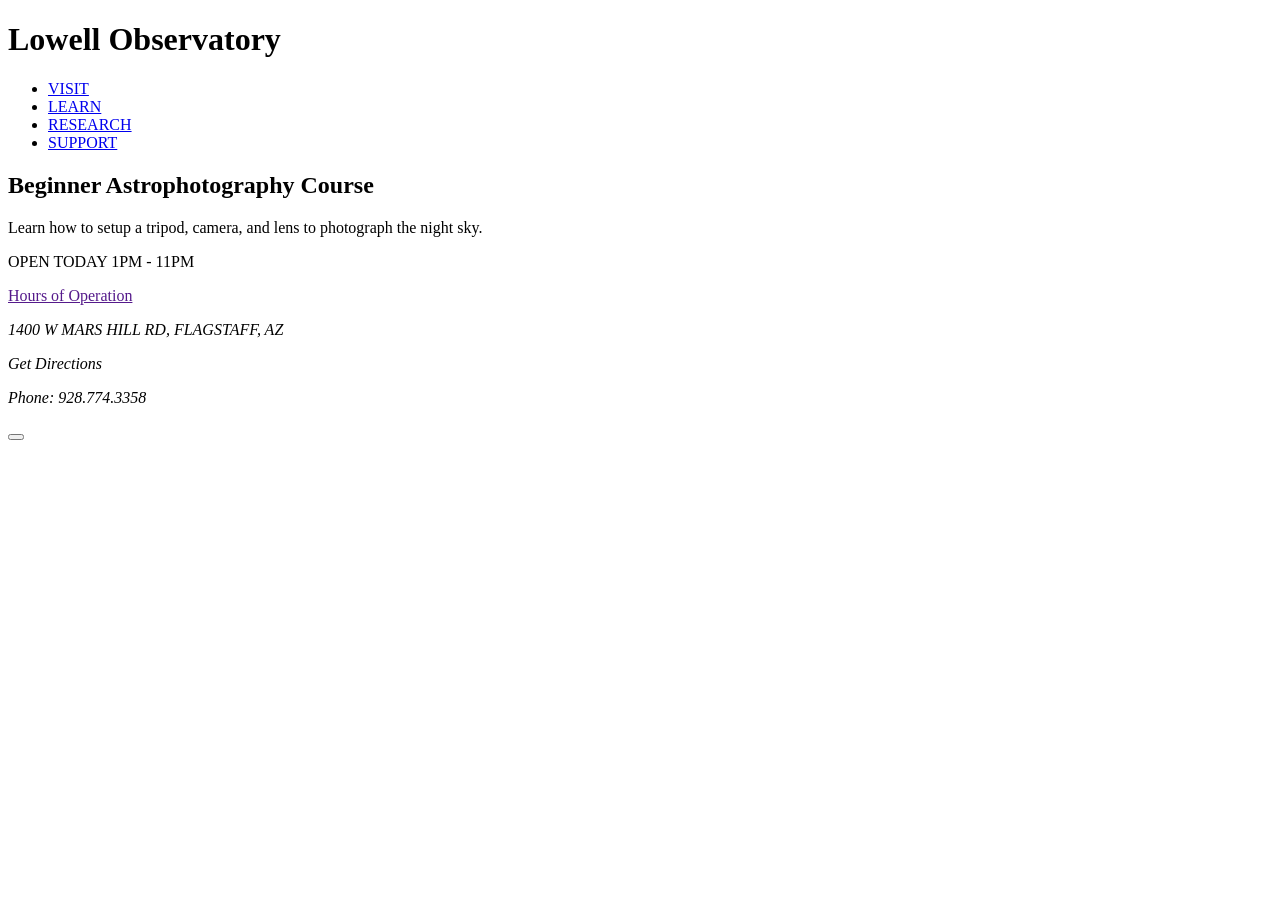
==== beginnerCourse.html @ 3a29c3d6 "update to html and css files Added basic header and footer elements to each html file as those eleme" ====
<!DOCTYPE html>
<html lang="en">
<head>
    <meta charset="UTF-8">
    <meta name="viewport" content="width=device-width, initial-scale=1.0">
    <title>Document</title>
</head>
<header>
    <h1>Lowell Observatory</h1>
    <nav>
        <ul>
            <li><a href="#">VISIT</a></li>
            <li><a href="#">LEARN</a></li>
            <li><a href="#">RESEARCH</a></li>
            <li><a href="#">SUPPORT</a></li>
        </ul>
    </nav>
</header>
<body>
    <section id="intro">
        <h2>Beginner Astrophotography Course</h2>
        <p>Learn how to setup a tripod, camera, and lens to photograph the night sky.</p>
    </section>
    <section id="cards">

    </section>
</body>
<footer>
    <p>OPEN TODAY 1PM - 11PM</p>
    <a href="">Hours of Operation</a>
    <address>
        <p>1400 W MARS HILL RD, FLAGSTAFF, AZ</p>
        <p>Get Directions</p>
        <p>Phone: 928.774.3358</p>
        <button></button>
    </address>
</footer>
</html>
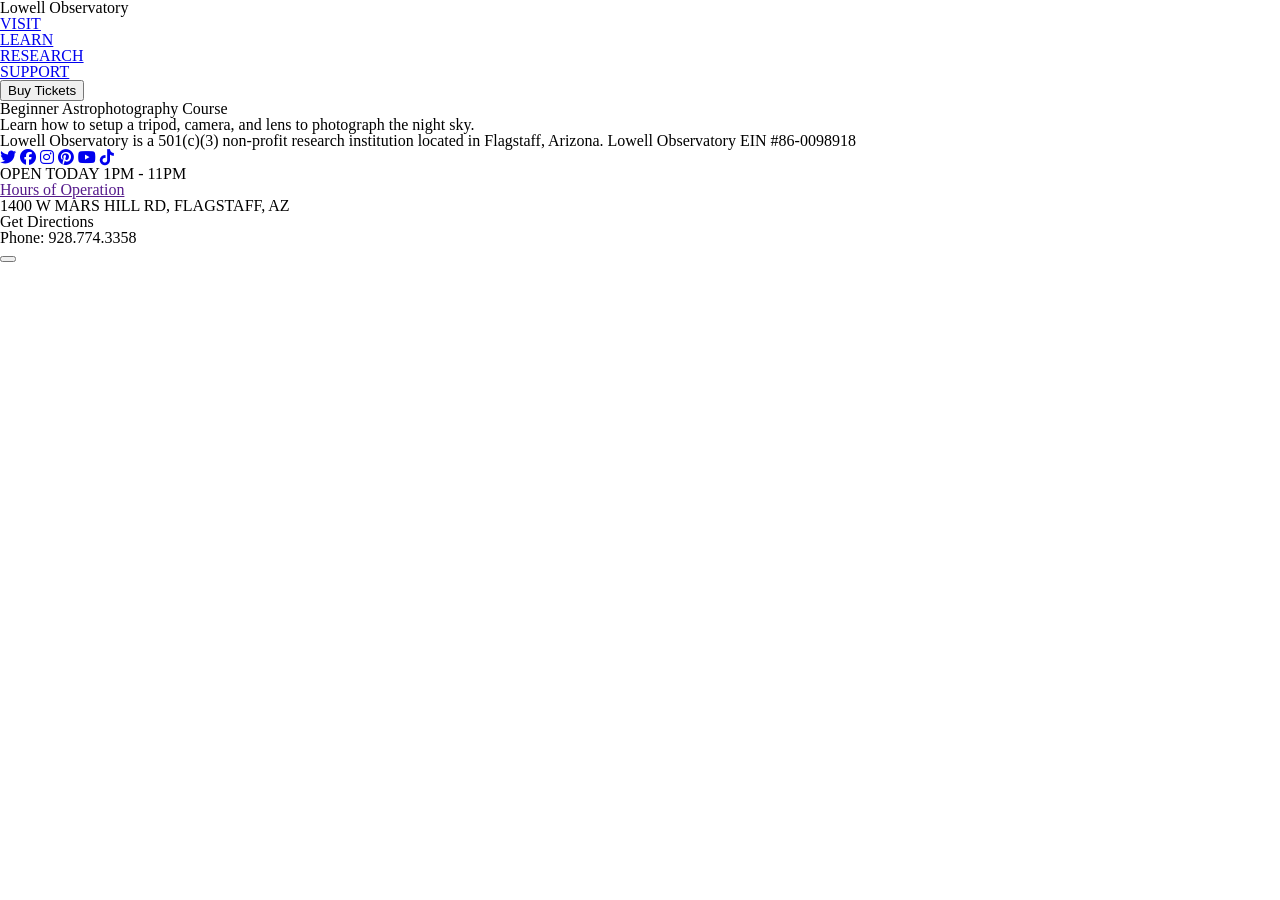
==== commit 4bbcfccd: "update to all html files Added title to the head for all files. Added a button below nav for all fil" ====
--- a/beginnerCourse.html
+++ b/beginnerCourse.html
@@ -3,7 +3,9 @@
 <head>
     <meta charset="UTF-8">
     <meta name="viewport" content="width=device-width, initial-scale=1.0">
-    <title>Document</title>
+    <title>Lowell Observatory Astrophotography Courses</title>
+    <link rel="stylesheet" href="https://cdnjs.cloudflare.com/ajax/libs/font-awesome/6.7.2/css/all.min.css">
+    <link rel="stylesheet" href="styles.css">
 </head>
 <header>
     <h1>Lowell Observatory</h1>
@@ -15,6 +17,7 @@
             <li><a href="#">SUPPORT</a></li>
         </ul>
     </nav>
+    <button id="buyTickets">Buy Tickets</button>
 </header>
 <body>
     <section id="intro">
@@ -26,13 +29,24 @@
     </section>
 </body>
 <footer>
-    <p>OPEN TODAY 1PM - 11PM</p>
-    <a href="">Hours of Operation</a>
-    <address>
-        <p>1400 W MARS HILL RD, FLAGSTAFF, AZ</p>
-        <p>Get Directions</p>
-        <p>Phone: 928.774.3358</p>
-        <button></button>
+    <section>
+        <p>Lowell Observatory is a 501(c)(3) non-profit research institution located in Flagstaff, Arizona. Lowell Observatory EIN #86-0098918</p>
+        <a href="https://x.com/lowellobs" target="_blank" aria-label="Twitter"><i class="fab fa-twitter"></i></a>
+        <a href="https://www.facebook.com/lowellobservatory" target="_blank" aria-label="Facebook"><i class="fab fa-facebook"></i></a>
+        <a href="https://www.instagram.com/lowellobservatory/" target="_blank" aria-label="Instagram"><i class="fab fa-instagram"></i></a>
+        <a href="https://www.pinterest.com/lowellobservatory/" target="_blank" aria-label="Pinterest"><i class="fab fa-pinterest"></i></a>
+        <a href="https://www.youtube.com/channel/UC4zmFY211sXfEamwmsJcrYA?themeRefresh=1" target="_blank" aria-label="YouTube"><i class="fab fa-youtube"></i></a>
+        <a href="https://www.tiktok.com/@lowellobservatory" target="_blank" aria-label="TikTok"><i class = "fab fa-tiktok"></i></a>
+    </section>
+    <section>
+        <p>OPEN TODAY 1PM - 11PM</p>
+        <a href="">Hours of Operation</a>
+        <address>
+            <p>1400 W MARS HILL RD, FLAGSTAFF, AZ</p>
+            <p>Get Directions</p>
+            <p>Phone: 928.774.3358</p>
+            <button></button>
+    </section>
     </address>
 </footer>
 </html>
--- a/styles.css
+++ b/styles.css
@@ -0,0 +1,70 @@
+/* CSS Reset */
+/* http://meyerweb.com/eric/tools/css/reset/ 
+   v2.0 | 20110126
+   License: none (public domain)
+*/
+
+html, body, div, span, applet, object, iframe,
+h1, h2, h3, h4, h5, h6, p, blockquote, pre,
+a, abbr, acronym, address, big, cite, code,
+del, dfn, em, img, ins, kbd, q, s, samp,
+small, strike, strong, sub, sup, tt, var,
+b, u, i, center,
+dl, dt, dd, ol, ul, li,
+fieldset, form, label, legend,
+table, caption, tbody, tfoot, thead, tr, th, td,
+article, aside, canvas, details, embed, 
+figure, figcaption, footer, header, hgroup, 
+menu, nav, output, ruby, section, summary,
+time, mark, audio, video {
+	margin: 0;
+	padding: 0;
+	border: 0;
+	font-size: 100%;
+	font: inherit;
+	vertical-align: baseline;
+}
+/* HTML5 display-role reset for older browsers */
+article, aside, details, figcaption, figure, 
+footer, header, hgroup, menu, nav, section {
+	display: block;
+}
+body {
+	line-height: 1;
+}
+ol, ul {
+	list-style: none;
+}
+blockquote, q {
+	quotes: none;
+}
+blockquote:before, blockquote:after,
+q:before, q:after {
+	content: '';
+	content: none;
+}
+table {
+	border-collapse: collapse;
+	border-spacing: 0;
+}
+
+/* Fonts */
+@import url('https://fonts.googleapis.com/css2?family=Montserrat:ital,wght@0,100..900;1,100..900&family=Roboto:ital,wght@0,100..900;1,100..900&family=Tagesschrift&display=swap');
+
+
+/* Root Styles */
+:root {
+    /* Font Family */
+    --Headings: ;
+    --Subheadings: ;
+    --Body: ;
+    --Nav: ;
+
+    /* Colors */
+    --Primary: #F6A55A;
+    --DeepSpaceBlue:  #071A4A;
+    --Navy: #04112E;
+    --White: #FFFFFF;
+    --PurpleAccent: #6B4AA8;
+    --BlueAccent: #267CCF;
+}
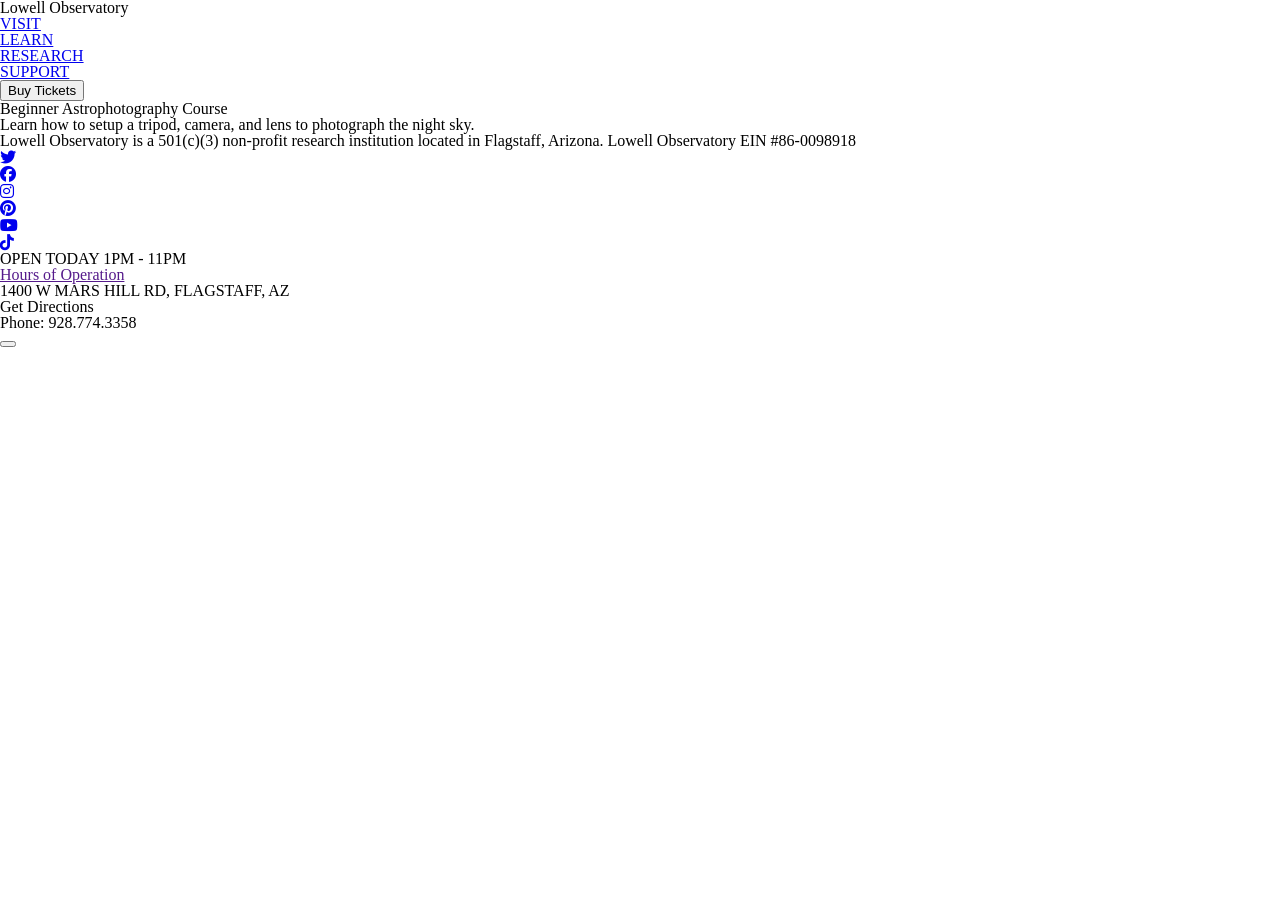
==== commit af23026d: "update to all html files Grouped the social media links into an unordered list and made each of the " ====
--- a/beginnerCourse.html
+++ b/beginnerCourse.html
@@ -31,12 +31,14 @@
 <footer>
     <section>
         <p>Lowell Observatory is a 501(c)(3) non-profit research institution located in Flagstaff, Arizona. Lowell Observatory EIN #86-0098918</p>
-        <a href="https://x.com/lowellobs" target="_blank" aria-label="Twitter"><i class="fab fa-twitter"></i></a>
-        <a href="https://www.facebook.com/lowellobservatory" target="_blank" aria-label="Facebook"><i class="fab fa-facebook"></i></a>
-        <a href="https://www.instagram.com/lowellobservatory/" target="_blank" aria-label="Instagram"><i class="fab fa-instagram"></i></a>
-        <a href="https://www.pinterest.com/lowellobservatory/" target="_blank" aria-label="Pinterest"><i class="fab fa-pinterest"></i></a>
-        <a href="https://www.youtube.com/channel/UC4zmFY211sXfEamwmsJcrYA?themeRefresh=1" target="_blank" aria-label="YouTube"><i class="fab fa-youtube"></i></a>
-        <a href="https://www.tiktok.com/@lowellobservatory" target="_blank" aria-label="TikTok"><i class = "fab fa-tiktok"></i></a>
+        <ul>
+            <li><a href="https://x.com/lowellobs" target="_blank" aria-label="Twitter"><i class="fab fa-twitter"></i></a></li>
+            <li><a href="https://www.facebook.com/lowellobservatory" target="_blank" aria-label="Facebook"><i class="fab fa-facebook"></i></a></li>
+            <li><a href="https://www.instagram.com/lowellobservatory/" target="_blank" aria-label="Instagram"><i class="fab fa-instagram"></i></a></li>
+            <li><a href="https://www.pinterest.com/lowellobservatory/" target="_blank" aria-label="Pinterest"><i class="fab fa-pinterest"></i></a></li>
+            <li><a href="https://www.youtube.com/channel/UC4zmFY211sXfEamwmsJcrYA?themeRefresh=1" target="_blank" aria-label="YouTube"><i class="fab fa-youtube"></i></a></li>
+            <li><a href="https://www.tiktok.com/@lowellobservatory" target="_blank" aria-label="TikTok"><i class = "fab fa-tiktok"></i></a></li>
+        </ul>
     </section>
     <section>
         <p>OPEN TODAY 1PM - 11PM</p>
--- a/styles.css
+++ b/styles.css
@@ -68,3 +68,8 @@
     --PurpleAccent: #6B4AA8;
     --BlueAccent: #267CCF;
 }
+
+img {
+    max-width: 300px;
+    height: auto;
+}
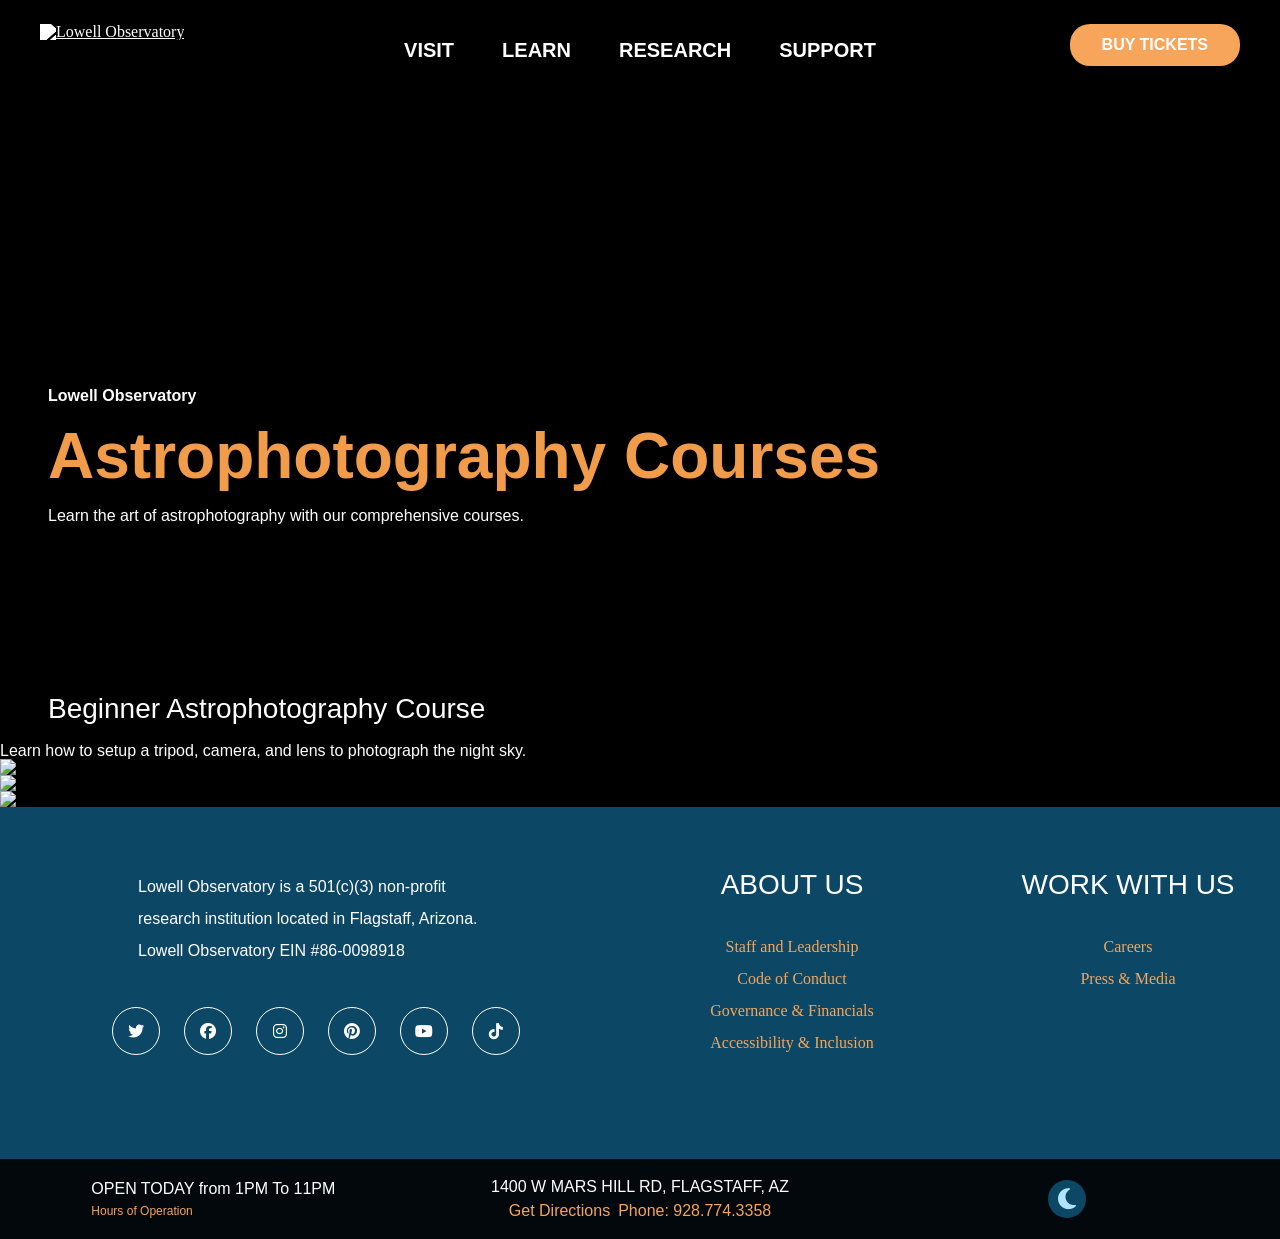
==== commit 20ff8fc5: "update to all files Changed the footer and header on all index files to match consistency across web" ====
--- a/beginnerCourse.html
+++ b/beginnerCourse.html
@@ -7,48 +7,89 @@
     <link rel="stylesheet" href="https://cdnjs.cloudflare.com/ajax/libs/font-awesome/6.7.2/css/all.min.css">
     <link rel="stylesheet" href="styles.css">
 </head>
-<header>
-    <h1>Lowell Observatory</h1>
-    <nav>
-        <ul>
-            <li><a href="#">VISIT</a></li>
-            <li><a href="#">LEARN</a></li>
-            <li><a href="#">RESEARCH</a></li>
-            <li><a href="#">SUPPORT</a></li>
-        </ul>
-    </nav>
-    <button id="buyTickets">Buy Tickets</button>
-</header>
-<body>
-    <section id="intro">
-        <h2>Beginner Astrophotography Course</h2>
-        <p>Learn how to setup a tripod, camera, and lens to photograph the night sky.</p>
-    </section>
-    <section id="cards">
-
-    </section>
-</body>
-<footer>
-    <section>
-        <p>Lowell Observatory is a 501(c)(3) non-profit research institution located in Flagstaff, Arizona. Lowell Observatory EIN #86-0098918</p>
-        <ul>
-            <li><a href="https://x.com/lowellobs" target="_blank" aria-label="Twitter"><i class="fab fa-twitter"></i></a></li>
-            <li><a href="https://www.facebook.com/lowellobservatory" target="_blank" aria-label="Facebook"><i class="fab fa-facebook"></i></a></li>
-            <li><a href="https://www.instagram.com/lowellobservatory/" target="_blank" aria-label="Instagram"><i class="fab fa-instagram"></i></a></li>
-            <li><a href="https://www.pinterest.com/lowellobservatory/" target="_blank" aria-label="Pinterest"><i class="fab fa-pinterest"></i></a></li>
-            <li><a href="https://www.youtube.com/channel/UC4zmFY211sXfEamwmsJcrYA?themeRefresh=1" target="_blank" aria-label="YouTube"><i class="fab fa-youtube"></i></a></li>
-            <li><a href="https://www.tiktok.com/@lowellobservatory" target="_blank" aria-label="TikTok"><i class = "fab fa-tiktok"></i></a></li>
-        </ul>
-    </section>
-    <section>
-        <p>OPEN TODAY 1PM - 11PM</p>
-        <a href="">Hours of Operation</a>
-        <address>
-            <p>1400 W MARS HILL RD, FLAGSTAFF, AZ</p>
-            <p>Get Directions</p>
-            <p>Phone: 928.774.3358</p>
-            <button></button>
-    </section>
-    </address>
-</footer>
+    <body>
+        <header class="beginnerHero">
+            <div id="headerTop">
+                <a href="https://lowell.edu"><img src="images/lowelllogo_horizontal.svg" alt="Lowell Observatory"></a>
+                <nav>
+                    <ul>
+                        <li><a href="#">VISIT</a></li>
+                        <li><a href="#">LEARN</a></li>
+                        <li><a href="#">RESEARCH</a></li>
+                        <li><a href="#">SUPPORT</a></li>
+                    </ul>
+                </nav>
+                <button id="buyTickets">BUY TICKETS</button>
+            </div>
+            <div id="headerContent">
+                <p id="observatory-name">Lowell Observatory</p>
+                <h1>Astrophotography Courses</h1>
+                <p>Learn the art of astrophotography with our comprehensive courses.</p>
+            </div>
+        </header>
+        <main>
+        <section id="intro">
+            <h2>Beginner Astrophotography Course</h2>
+            <p>Learn how to setup a tripod, camera, and lens to photograph the night sky.</p>
+        </section>
+        <section id="gallery">
+            <div class="image-container">
+                <img src="images/godoMilk.jpeg" alt="Beginner Astrophotography Course Image 1">
+            </div>
+            <div class="image-container">
+                <img src="images/godoMilk.jpeg" alt="Beginner Astrophotography Course Image 2">
+            </div>
+            <div class="image-container">
+                <img src="images/godoMilk.jpeg" alt="Beginner Astrophotography Course Image 3">
+            </div>
+        </section>
+        </main>
+        <footer>
+            <section>
+                <div id="socialMedia">
+                    <p>Lowell Observatory is a 501(c)(3) non-profit research institution located in Flagstaff, Arizona. Lowell Observatory EIN #86-0098918</p>
+                    <ul>
+                        <li><a href="https://x.com/lowellobs" target="_blank" aria-label="Twitter"><i class="fab fa-twitter"></i></a></li>
+                        <li><a href="https://www.facebook.com/lowellobservatory" target="_blank" aria-label="Facebook"><i class="fab fa-facebook"></i></a></li>
+                        <li><a href="https://www.instagram.com/lowellobservatory/" target="_blank" aria-label="Instagram"><i class="fab fa-instagram"></i></a></li>
+                        <li><a href="https://www.pinterest.com/lowellobservatory/" target="_blank" aria-label="Pinterest"><i class="fab fa-pinterest"></i></a></li>
+                        <li><a href="https://www.youtube.com/channel/UC4zmFY211sXfEamwmsJcrYA?themeRefresh=1" target="_blank" aria-label="YouTube"><i class="fab fa-youtube"></i></a></li>
+                        <li><a href="https://www.tiktok.com/@lowellobservatory" target="_blank" aria-label="TikTok"><i class = "fab fa-tiktok"></i></a></li>
+                    </ul>
+                </div>
+                <div id="aboutUs">
+                    <h3>ABOUT US</h3>
+                    <ul>
+                        <li><a href="https://lowell.edu/about-us/staff-leadership/">Staff and Leadership</a></li>
+                        <li><a href="https://lowell.edu/about-us/code-of-conduct/">Code of Conduct</a></li>
+                        <li><a href="https://lowell.edu/about-us/governance-financials/">Governance & Financials</a></li>
+                        <li><a href="https://lowell.edu/accessibility-inclusion/">Accessibility & Inclusion</a></li>
+                    </ul>
+                </div>
+                <div id="workWithUs">
+                    <h3>WORK WITH US</h3>
+                    <ul>
+                        <li><a href="https://lowell.edu/about-us/careers/">Careers</a></li>
+                        <li><a href="https://lowell.edu/about-us/press-media/">Press & Media</a></li>
+                    </ul>
+                </div>
+            </section>
+            <section id="contact">
+                <div id="hours">
+                    <p>OPEN TODAY from 1PM To 11PM</p>
+                    <a href="">Hours of Operation</a>
+                </div>
+                <address>
+                    <p>1400 W MARS HILL RD, FLAGSTAFF, AZ</p>
+                    <div id="contactInfo">
+                        <p>Get Directions</p>
+                        <p>Phone: 928.774.3358</p>
+                    </div>
+                </address>
+                <button id="themeToggle" aria-label="Toggle Dark Mode">
+                    <i class="fa-solid fa-moon"></i>
+                </button>
+            </section>
+        </footer>
+    </body>
 </html>
--- a/styles.css
+++ b/styles.css
@@ -49,27 +49,442 @@
 }
 
 /* Fonts */
-@import url('https://fonts.googleapis.com/css2?family=Montserrat:ital,wght@0,100..900;1,100..900&family=Roboto:ital,wght@0,100..900;1,100..900&family=Tagesschrift&display=swap');
-
+@import url('https://fonts.googleapis.com/css2?family=Inter:ital,opsz,wght@0,14..32,100..900;1,14..32,100..900&family=Poppins:ital,wght@0,100;0,200;0,300;0,400;0,500;0,600;0,700;0,800;0,900;1,100;1,200;1,300;1,400;1,500;1,600;1,700;1,800;1,900&display=swap');
+@import url('https://fonts.googleapis.com/css2?family=Poppins:ital,wght@0,100;0,200;0,300;0,400;0,500;0,600;0,700;0,800;0,900;1,100;1,200;1,300;1,400;1,500;1,600;1,700;1,800;1,900&display=swap');
 
 /* Root Styles */
 :root {
     /* Font Family */
-    --Headings: ;
-    --Subheadings: ;
-    --Body: ;
-    --Nav: ;
+    --Headings: Poppins, sans-serif;
+    --Subheadings: Poppins, sans-serif;
+    --Body: Inter, sans-serif;
+    --Nav: Poppins, sans-serif;
 
     /* Colors */
+    --h1: #f09c4b;
+    --Background: #010000;
     --Primary: #F6A55A;
     --DeepSpaceBlue:  #071A4A;
     --Navy: #04112E;
     --White: #FFFFFF;
     --PurpleAccent: #6B4AA8;
-    --BlueAccent: #267CCF;
+    --BlueAccent: #0d4766;
+    --DarkAccent: #02080c;
+}
+
+/* Global Styles */
+body {
+    background-color: var(--Background);
+}
+
+footer {
+    background-color: var(--BlueAccent);
+}
+
+#contact {
+    background-color: var(--DarkAccent);
+}
+
+h1, h2, h3, h4 {
+    font-family: var(--Headings);
+    color: var(--White);
+}
+
+h2 {
+    font-size: 1.75rem;
+    padding: 1.25rem 3rem;
+
+}
+
+p {
+    font-family: var(--Body);
+    color: var(--White);
+    font-size: 1rem;
 }
 
 img {
     max-width: 300px;
     height: auto;
-}+}
+
+body {
+    margin: 0;
+    background-color: var(--Background);
+}
+
+/* Navigation Styles */
+.mainHero {
+    background-image: linear-gradient(rgba(0, 0, 0, 0.5), rgba(0, 0, 0, 0.5)), url('images/planewaveBack.jpeg');
+    background-size: cover;
+    background-position: center;
+    background-repeat: no-repeat;
+    height: 75vh;
+    width: 100%;
+}
+
+.beginnerHero {
+    background-image: linear-gradient(rgba(0, 0, 0, 0.5), rgba(0, 0, 0, 0.5)), url('images/godoMilk.jpeg');
+    background-size: cover;
+    background-position: center;
+    background-repeat: no-repeat;
+    height: 75vh;
+    width: 100%;
+}
+
+.deepHero {
+    background-image: linear-gradient(rgba(0, 0, 0, 0.5), rgba(0, 0, 0, 0.5)), url('images/horseFlame.jpeg');
+    background-size: cover;
+    background-position: center;
+    background-repeat: no-repeat;
+    height: 75vh;
+    width: 100%;
+}
+
+.ldtHero {
+    background-image: linear-gradient(rgba(0, 0, 0, 0.5), rgba(0, 0, 0, 0.5)), url('images/LDT.jpeg');
+    background-size: cover;
+    background-position: center;
+    background-repeat: no-repeat;
+    height: 75vh;
+    width: 100%;
+}
+
+.lunarHero {
+    background-image: linear-gradient(rgba(0, 0, 0, 0.5), rgba(0, 0, 0, 0.5)), url('images/Moon.jpeg');
+    background-size: cover;
+    background-position: center;
+    background-repeat: no-repeat;
+    height: 75vh;
+    width: 100%;
+}
+
+.planetHero {
+    background-image: linear-gradient(rgba(0, 0, 0, 0.5), rgba(0, 0, 0, 0.5)), url('images/Saturn.jpeg');
+    background-size: cover;
+    background-position: center;
+    background-repeat: no-repeat;
+    height: 75vh;
+    width: 100%;
+}
+
+.remoteHero {
+    background-image: linear-gradient(rgba(0, 0, 0, 0.5), rgba(0, 0, 0, 0.5)), url('images/Planewave1M.jpeg');
+    background-size: cover;
+    background-position: center;
+    background-repeat: no-repeat;
+    height: 75vh;
+    width: 100%;
+}
+
+.solarHero {
+    background-image: linear-gradient(rgba(0, 0, 0, 0.5), rgba(0, 0, 0, 0.5)), url('images/SunHa.jpeg');
+    background-size: cover;
+    background-position: center;
+    background-repeat: no-repeat;
+    height: 75vh;
+    width: 100%;
+}
+
+
+
+#headerTop {
+    display: grid;
+    grid-template-columns: 1fr auto 1fr;
+    grid-template-rows: 1fr;
+    align-items: start;
+    justify-content: center;
+
+}
+
+#observatory-name {
+    font-size: 1.25rem;
+    font-weight: 700;
+}
+
+h1 {
+    font-size: 4rem;
+    color: var(--h1);
+    font-weight: bold;
+    padding: 1.25rem 0;
+}
+
+#headerContent {
+    display: flex;
+    flex-direction: column;
+    margin-top: 18rem;
+    padding-left: 3rem
+}
+
+#headerContent p {
+    font-size: 1rem;
+}
+
+nav li a{
+    text-decoration: none;
+    color: var(--White);
+    font-family: var(--Nav);
+    font-weight: bold;  
+    font-size: 1.25rem;
+}
+
+header a img {
+    filter: brightness(0) invert(1);
+    height: 75px;
+    width: auto;
+    justify-self: start;
+    padding: 1.5rem 2.5rem;
+}
+
+ul {
+    display: flex;
+    flex-direction: row;
+    justify-self: center;
+    justify-content: center;
+    align-items: center;
+    gap: 3rem;
+    padding: 2.5rem;
+}
+
+header button {
+    padding: 0.75rem 2rem;
+    margin: 1.5rem 2.5rem;
+    border-radius: 20px;
+    background-color: var(--Primary);
+    border: none;
+    color: var(--White);
+    font-size: 1rem;
+    font-weight: 700;
+    justify-self: end;
+}
+
+/* Course Section Styles */
+#courses {
+    display: grid;
+    grid-template-columns: repeat(3, 1fr);
+    grid-gap: 2rem;
+    padding: 3rem;
+}
+
+.card {
+    display: flex;
+    overflow: hidden;
+    border-radius: 12px;
+}
+
+.card a{
+    display: flex;
+    flex-direction: column;
+    width: 100%;
+    text-decoration: none;
+}
+
+.card img {
+    min-width: 100%;
+    height: 350px;
+    object-fit: cover;
+}
+
+
+
+.card-content {
+    display: flex;
+    flex-direction: column;
+    flex: 1;
+    padding: 1.5rem;
+    background: linear-gradient(to bottom, #000000, #2b2b2b);
+}
+
+.button {
+    margin-top: auto;
+    align-self: flex-start;
+}
+
+h3 {
+    font-size: 1.75rem;
+    padding: 1.25rem 1rem;
+}
+
+#courses p {
+    font-size: 0.75rem;
+    padding: 0 1rem 1.25rem 1rem;
+    line-height: 1.5;
+    flex: 1;
+}
+
+#courses span {
+    background-color: var(--Primary);
+    border-radius: 20px;
+    text-align: center;
+    padding: 0.75rem 8rem;
+    margin: auto;
+    align-self: center;
+    color: var(--White);
+    font-family: var(--Nav);
+}
+
+/* Crew Section Styles */
+
+#crewSection p {
+    padding: 0 3rem 1.25rem 3rem;
+    text-align: center;
+}
+
+#crew {
+    display: grid;
+    grid-template-rows: repeat(5, 350px);
+}
+
+article {
+    display: flex;
+    flex-direction: row;
+    align-items: center;
+    gap: 2rem;
+    padding: 2rem;
+    background-color: var(--DeepSpaceBlue);
+    border-bottom: 2px solid rgba(255, 255, 255, 0.12);
+}
+
+.bio {
+    display: flex;
+    flex-direction: column;
+    gap: 1rem;
+    align-items: center;
+}
+
+.bio h3 {
+    font-size: 2rem;
+}
+
+#crew img {
+    width: 300px;
+    height: 300px;
+    object-fit: cover;
+    flex-shrink: 0;
+}
+
+/* Footer Styles */
+
+footer section {
+    display: grid;
+    grid-template-columns: 2fr 1fr 1fr;
+    gap: 2rem;
+}
+
+footer h3 {
+    padding: 4rem 0 0 0;
+}
+
+#socialMedia {
+    display: flex;
+    flex-direction: column;
+    padding: 4rem 1.5rem 4rem 3rem;
+    align-items: center;
+}
+
+#socialMedia p {
+    width: 40ch;
+    line-height: 2;
+    font-weight: 200;
+}
+
+#socialMedia ul {
+    display: flex;
+    flex-direction: row;
+    gap: 1.5rem;
+}
+
+#socialMedia ul li a {
+    width: 46px;
+    height: 46px;
+    display: flex;
+    justify-content: center;
+    align-items: center;
+    border: 1px solid var(--White);
+    border-radius: 50%;
+    text-decoration: none;
+    color: var(--White);
+}
+
+#aboutUs {
+    display: flex;
+    flex-direction: column;
+    align-items: center;
+}
+
+#aboutUs ul {
+    display: flex;
+    flex-direction: column;
+    gap: 1rem;
+}
+
+#aboutUs ul li a {
+    text-decoration: none;
+    color: var(--Primary);
+}
+
+#workWithUs {
+    display: flex;
+    flex-direction: column;
+    align-items: center;
+}
+#workWithUs ul {
+    display: flex;
+    flex-direction: column;
+    gap: 1rem;
+}
+
+#workWithUs ul li a {
+    text-decoration: none;
+    color: var(--Primary);
+}
+
+#contact {
+    display: grid;
+    grid-template-columns: 1fr 1fr 1fr;
+    align-items: center;
+    justify-items: center;
+    padding: 1.25rem 1rem;
+}
+
+#hours {
+    display: flex;
+    flex-direction: column;
+    gap: 0.5rem;
+}
+
+#hours a {
+    text-decoration: none;
+    color: var(--Primary);
+    font-family: var(--Nav);
+    font-size: 0.75rem;
+}
+
+#contactInfo {
+    display: flex;
+    gap: 0.5rem;
+    padding-top: 0.5rem;
+    justify-content: center;
+}
+
+#contactInfo p {
+    color: var(--Primary);
+}
+
+footer button {
+    width: 38px;
+    height: 38px;
+    display: flex;
+    justify-content: center;
+    align-items: center;
+    background-color: var(--BlueAccent);
+    border-radius: 50%;
+    text-decoration: none;
+    color: rgb(177 227 255);
+    border: none;
+    font-size: 1.5rem;
+}
+
+
+
+
+
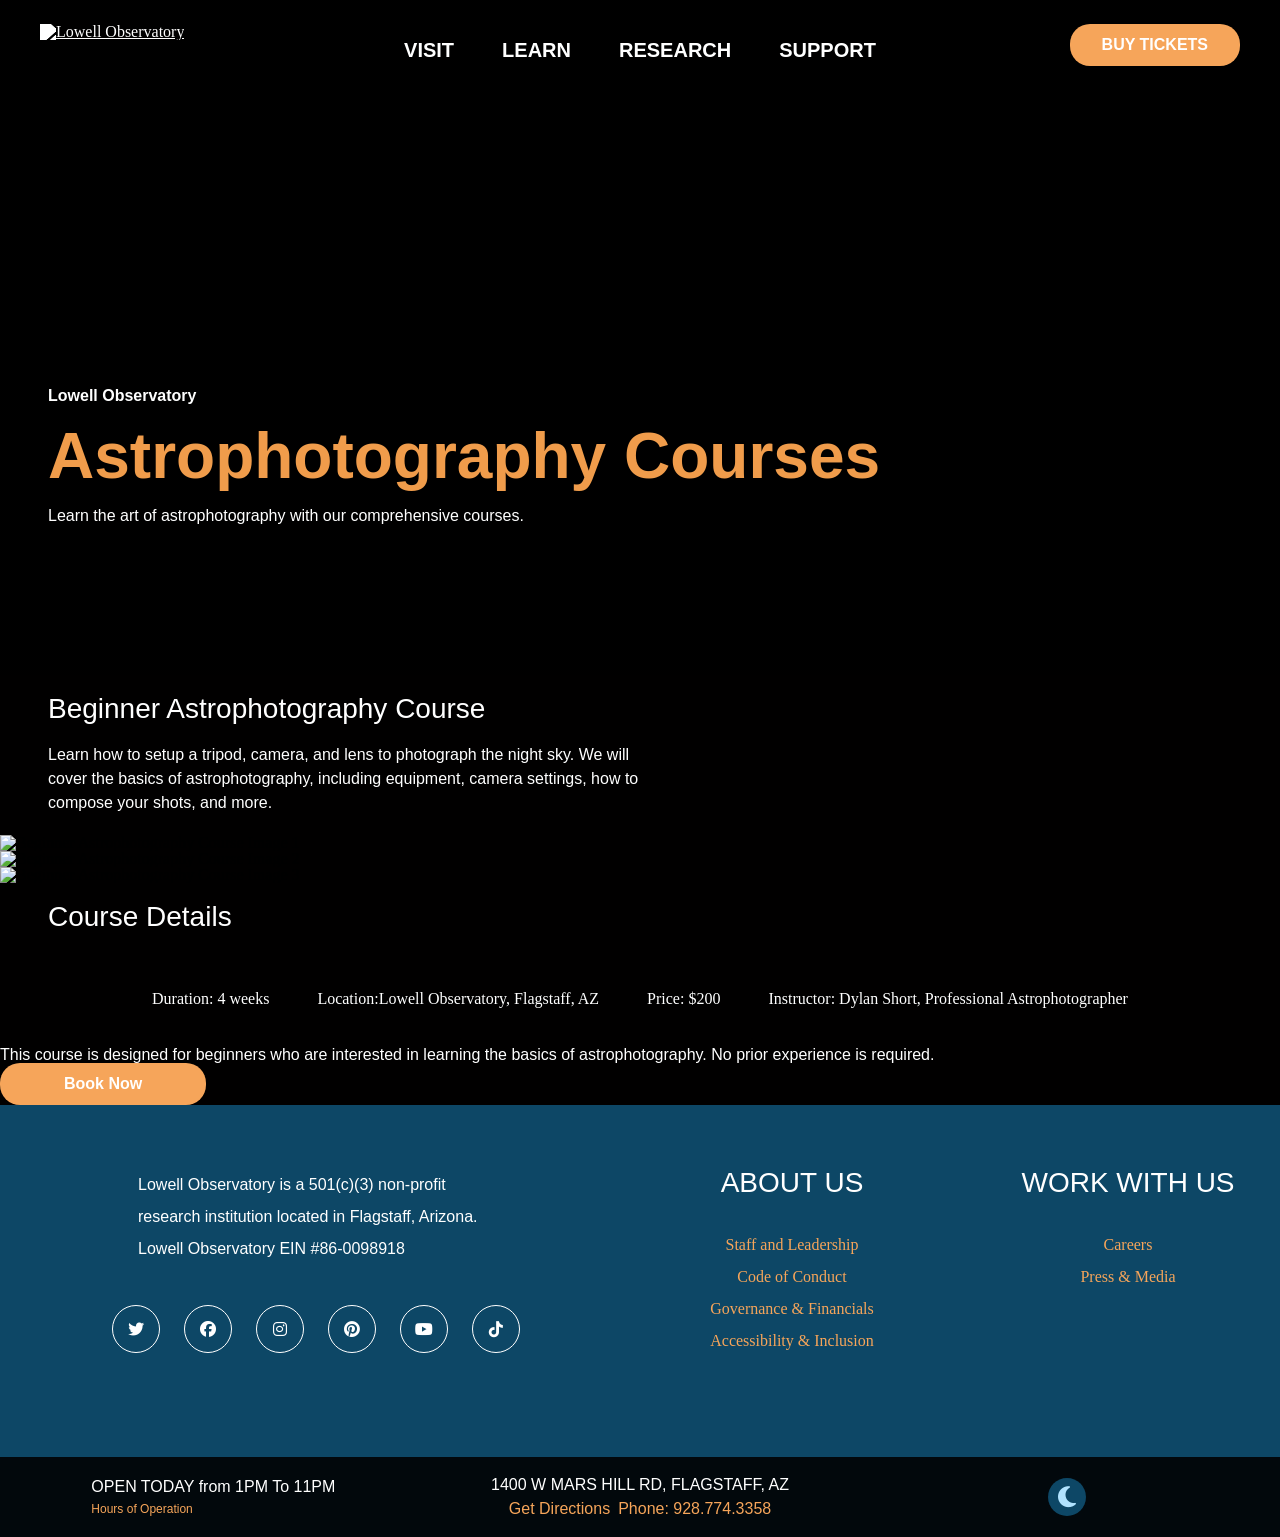
==== commit 649008fe: "update to index.html and styles.css Added more descriptive text to the intro section of the beginner" ====
--- a/beginnerCourse.html
+++ b/beginnerCourse.html
@@ -30,7 +30,7 @@
         <main>
         <section id="intro">
             <h2>Beginner Astrophotography Course</h2>
-            <p>Learn how to setup a tripod, camera, and lens to photograph the night sky.</p>
+            <p>Learn how to setup a tripod, camera, and lens to photograph the night sky. We will cover the basics of astrophotography, including equipment, camera settings, how to compose your shots, and more.</p>
         </section>
         <section id="gallery">
             <div class="image-container">
@@ -43,6 +43,18 @@
                 <img src="images/godoMilk.jpeg" alt="Beginner Astrophotography Course Image 3">
             </div>
         </section>
+        <section id="courseDetails">
+            <h2>Course Details</h2>
+            <ul>
+                <li>Duration: 4 weeks</li>
+                <li>Location:Lowell Observatory, Flagstaff, AZ</li>
+                <li>Price: $200</li>
+                <li>Instructor: Dylan Short, Professional Astrophotographer</li>
+            </ul>
+            <p>This course is designed for beginners who are interested in learning the basics of astrophotography. No prior experience is required.</p>
+            <button class="enrollButton">Book Now</button>
+        </section>
+        
         </main>
         <footer>
             <section>
--- a/styles.css
+++ b/styles.css
@@ -322,6 +322,13 @@
     font-family: var(--Nav);
 }
 
+/* Introduction Section Styles */
+#intro p {
+    padding: 0 3rem 1.25rem 3rem;
+    width: 70ch;
+    line-height: 1.5;
+}
+
 /* Crew Section Styles */
 
 #crewSection p {
@@ -362,6 +369,25 @@
     flex-shrink: 0;
 }
 
+/* Course Details Section Styles */
+#courseDetails ul li {
+    color: var(--White);
+}
+
+.enrollButton {
+    background-color: var(--Primary);
+    border-radius: 20px;
+    text-align: center;
+    padding: 0.75rem 4rem;
+    margin: auto;
+    align-self: center;
+    color: var(--White);
+    font-family: var(--Nav);
+    border: none;
+    font-size: 1rem;
+    font-weight: 700;
+}
+
 /* Footer Styles */
 
 footer section {
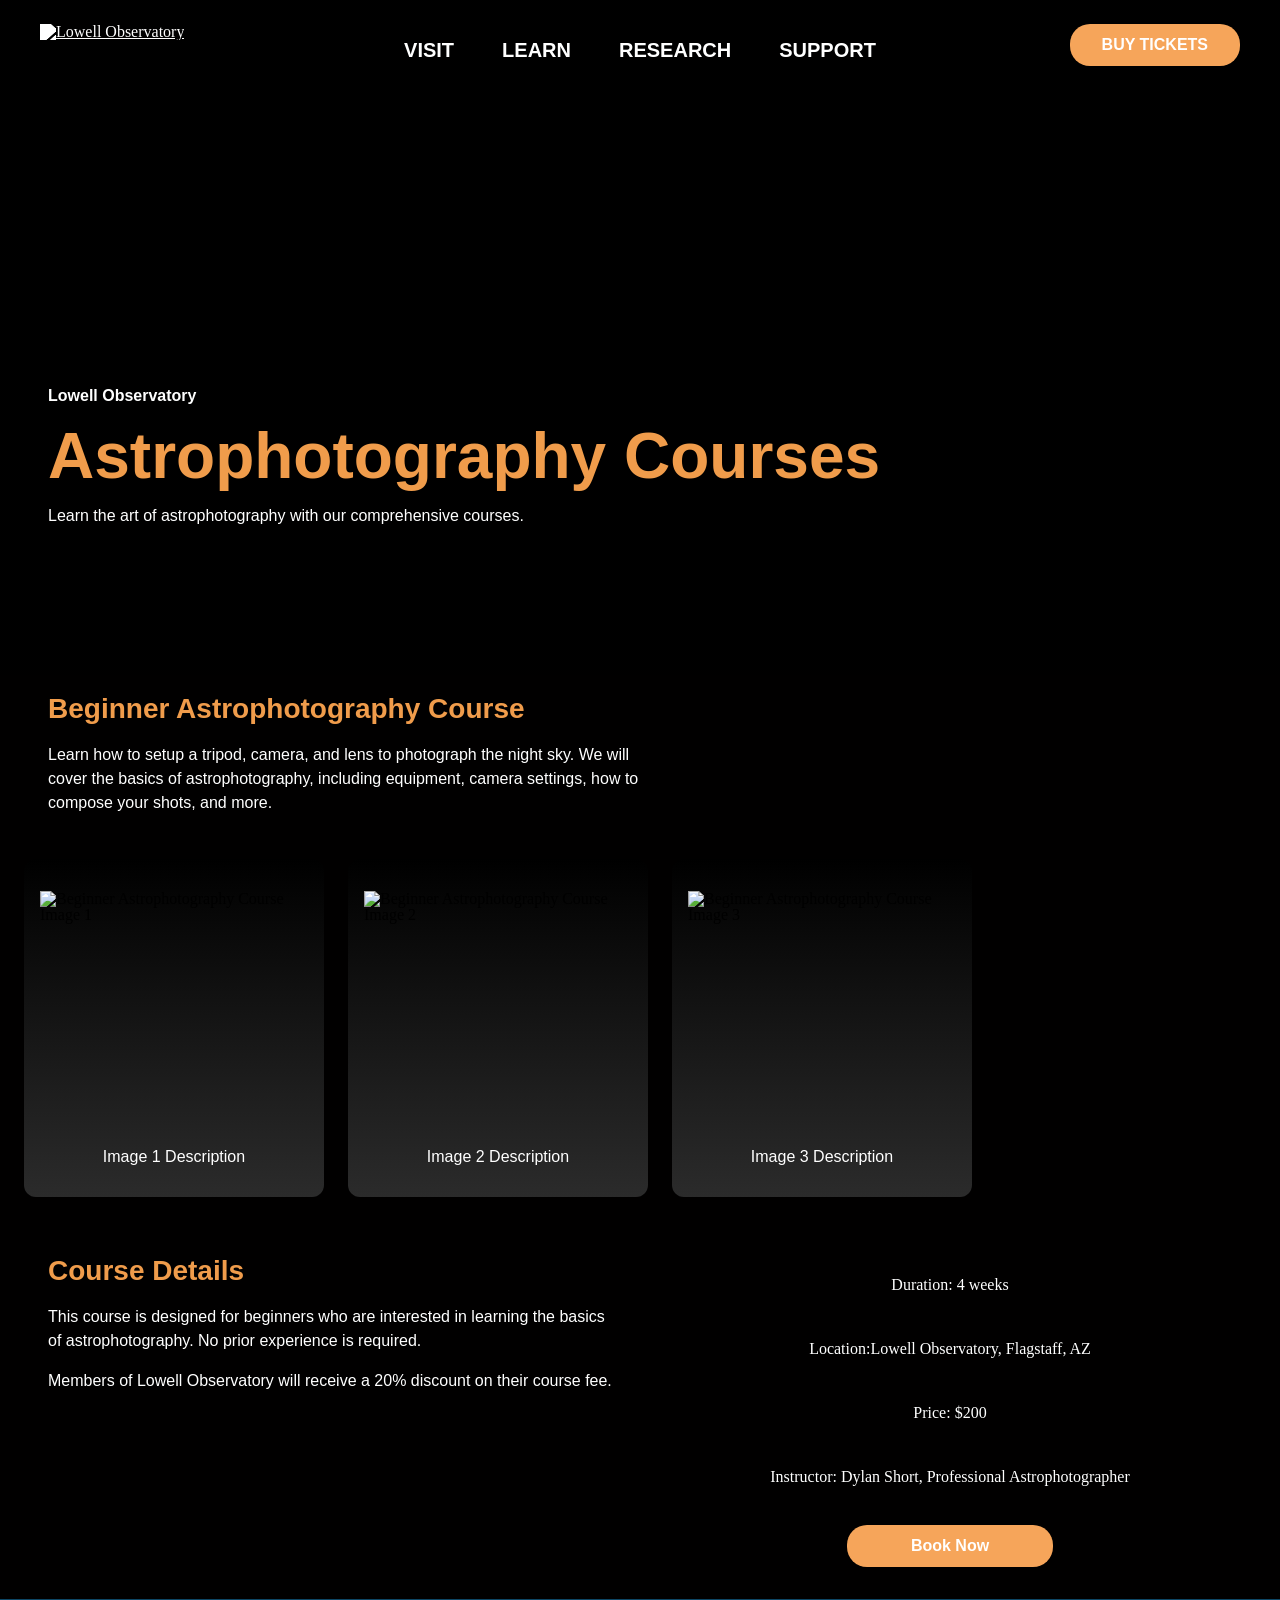
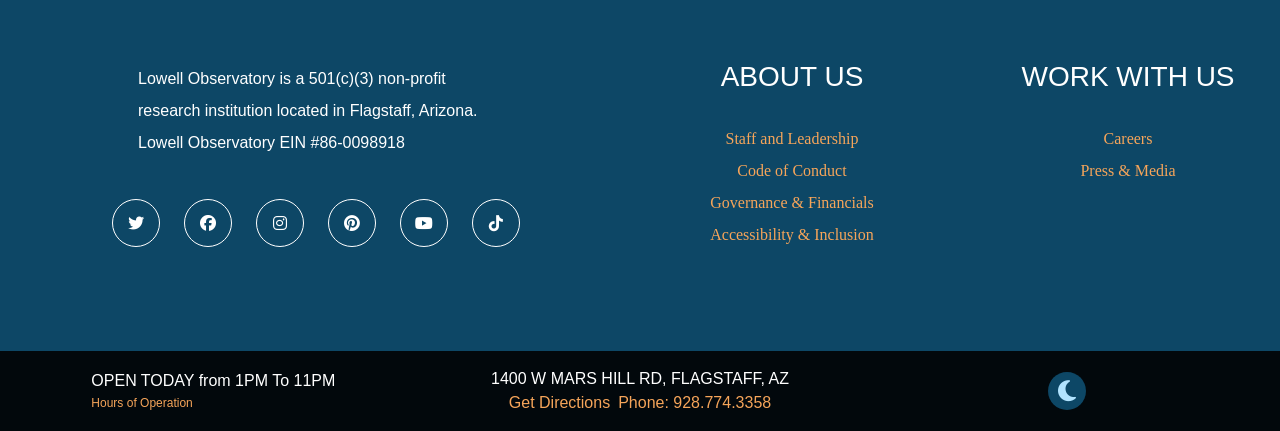
==== commit 1c991624: "update to beginnerCourse.html and styles.css Finished major gallery styling and course details secti" ====
--- a/beginnerCourse.html
+++ b/beginnerCourse.html
@@ -35,24 +35,32 @@
         <section id="gallery">
             <div class="image-container">
                 <img src="images/godoMilk.jpeg" alt="Beginner Astrophotography Course Image 1">
+                <p>Image 1 Description</p>
             </div>
             <div class="image-container">
                 <img src="images/godoMilk.jpeg" alt="Beginner Astrophotography Course Image 2">
+                <p>Image 2 Description</p>
             </div>
             <div class="image-container">
                 <img src="images/godoMilk.jpeg" alt="Beginner Astrophotography Course Image 3">
+                <p>Image 3 Description</p>
             </div>
         </section>
         <section id="courseDetails">
-            <h2>Course Details</h2>
-            <ul>
-                <li>Duration: 4 weeks</li>
-                <li>Location:Lowell Observatory, Flagstaff, AZ</li>
-                <li>Price: $200</li>
-                <li>Instructor: Dylan Short, Professional Astrophotographer</li>
-            </ul>
-            <p>This course is designed for beginners who are interested in learning the basics of astrophotography. No prior experience is required.</p>
-            <button class="enrollButton">Book Now</button>
+            <div id="courseIntro">
+                <h2>Course Details</h2>
+                <p>This course is designed for beginners who are interested in learning the basics of astrophotography. No prior experience is required.</p><br>
+                <p>Members of Lowell Observatory will receive a 20% discount on their course fee.</p>
+            </div>
+            <div id="details">
+                <ul>
+                    <li>Duration: 4 weeks</li>
+                    <li>Location:Lowell Observatory, Flagstaff, AZ</li>
+                    <li>Price: $200</li>
+                    <li>Instructor: Dylan Short, Professional Astrophotographer</li>
+                </ul>
+                <button class="enrollButton">Book Now</button>
+            </div>
         </section>
         
         </main>
--- a/styles.css
+++ b/styles.css
@@ -96,6 +96,12 @@
 
 }
 
+#courseIntro h2, #intro h2 {
+    color: var(--h1);
+    font-weight: bold;
+    padding: 1.25rem 3rem;
+}
+
 p {
     font-family: var(--Body);
     color: var(--White);
@@ -283,8 +289,6 @@
     height: 350px;
     object-fit: cover;
 }
-
-
 
 .card-content {
     display: flex;
@@ -369,7 +373,64 @@
     flex-shrink: 0;
 }
 
+/* Gallery Section Styles */
+#gallery {
+    display: grid;
+    grid-template-columns: repeat(auto-fit, 300px);
+    grid-template-rows: auto;
+    padding: 1.5rem;
+    justify-items: center;
+    gap: 1.5rem;
+}
+
+.image-container {
+    display: flex;
+    flex-direction: column;
+    align-items: center;
+    gap: 0.5rem;
+    background: linear-gradient(to bottom, #000000, #2b2b2b);
+    padding: 1rem;
+    border-radius: 12px;
+    height: 100%;
+    justify-content: center;
+}
+
+#gallery img {
+    width: 100%;
+    height: 250px;
+    object-fit: cover;
+}
+
 /* Course Details Section Styles */
+#courseDetails {
+    display: grid;
+    grid-template-columns: 1fr 1fr;
+    gap: 2rem;
+    padding: 3rem 1.5rem 2rem 0;
+}
+
+#courseIntro {
+    display: flex;
+    flex-direction: column;
+}
+
+#courseIntro p {
+    padding-left: 3rem;
+    line-height: 1.5rem;
+}
+
+#courseDetails ul {
+    display: flex;
+    flex-direction: column;
+    align-items: center;
+    text-align: center;
+}
+
+#details {
+    display: flex;
+    flex-direction: column;
+}
+
 #courseDetails ul li {
     color: var(--White);
 }
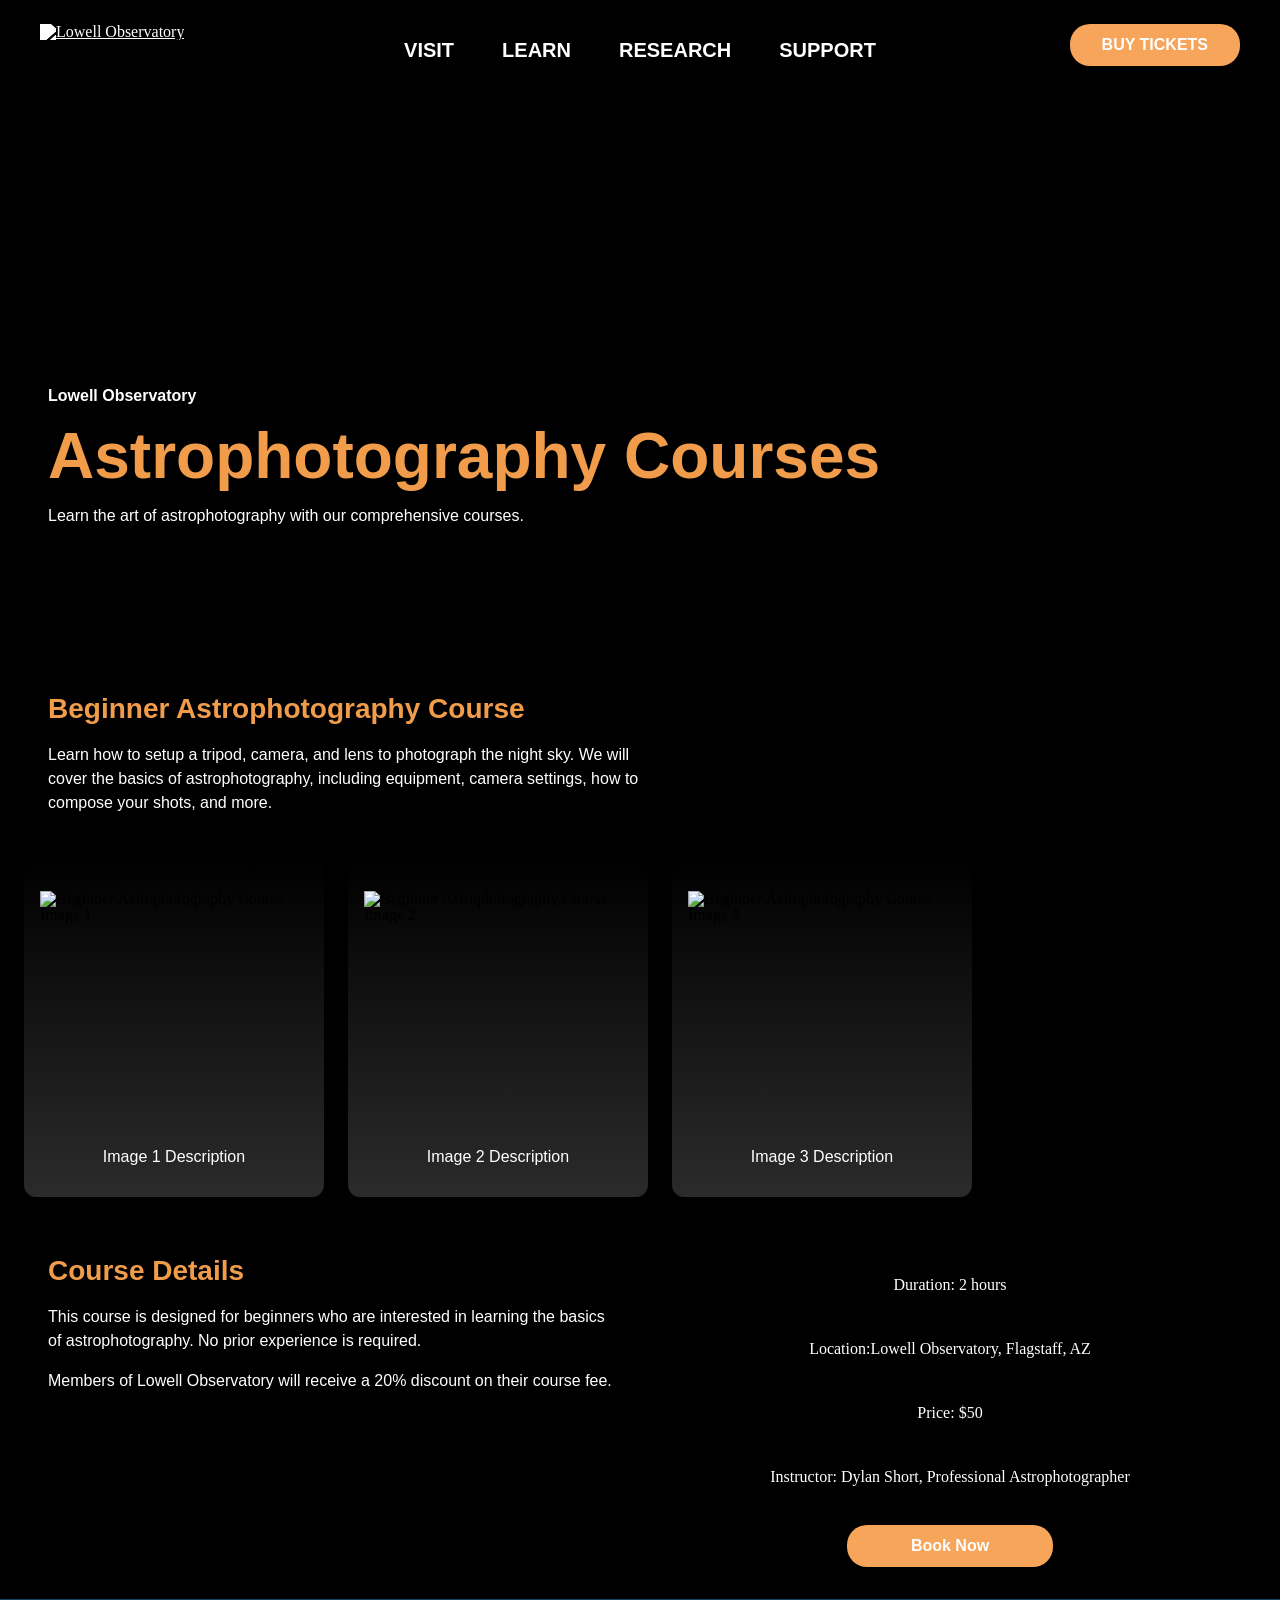
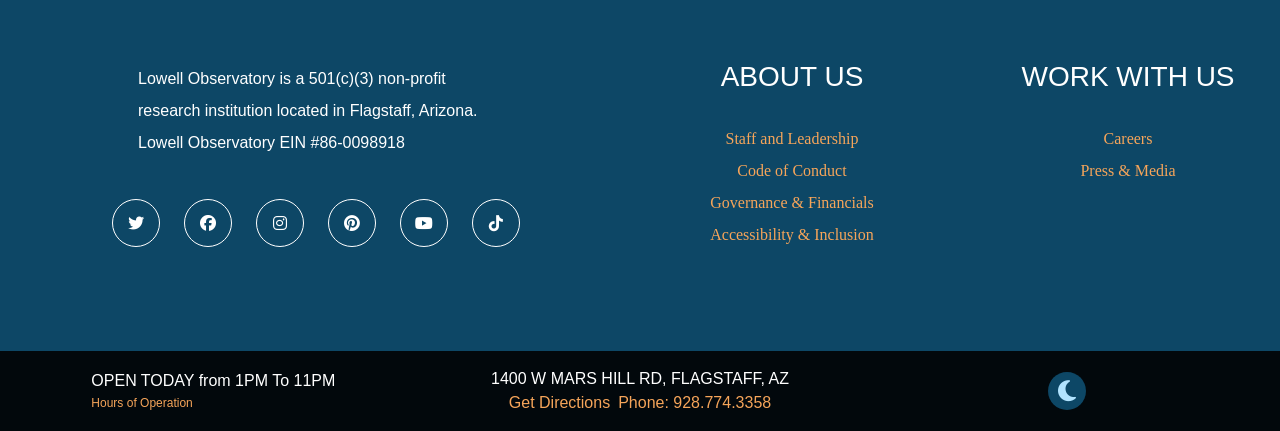
==== commit 770c14a7: "update to all files Updated each course html file to display a gallery, a course information section" ====
--- a/beginnerCourse.html
+++ b/beginnerCourse.html
@@ -54,9 +54,9 @@
             </div>
             <div id="details">
                 <ul>
-                    <li>Duration: 4 weeks</li>
+                    <li>Duration: 2 hours</li>
                     <li>Location:Lowell Observatory, Flagstaff, AZ</li>
-                    <li>Price: $200</li>
+                    <li>Price: $50</li>
                     <li>Instructor: Dylan Short, Professional Astrophotographer</li>
                 </ul>
                 <button class="enrollButton">Book Now</button>
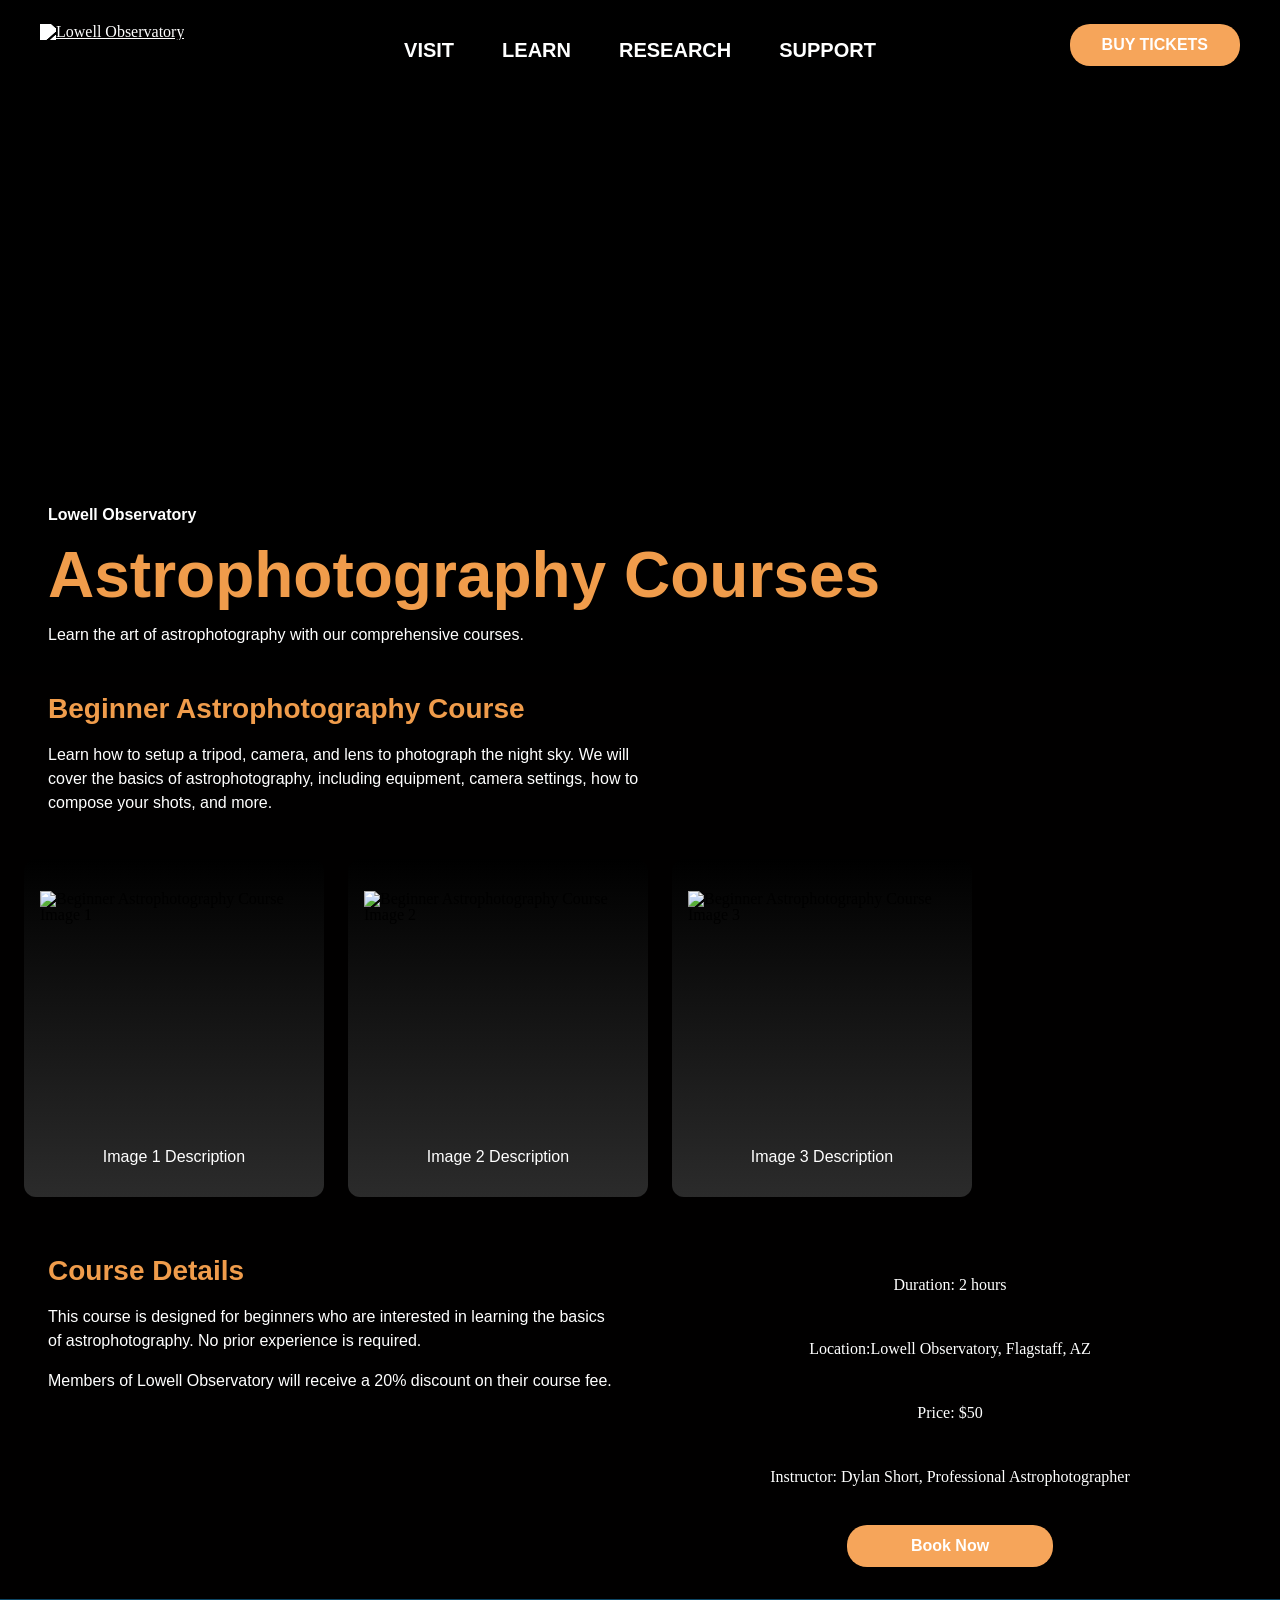
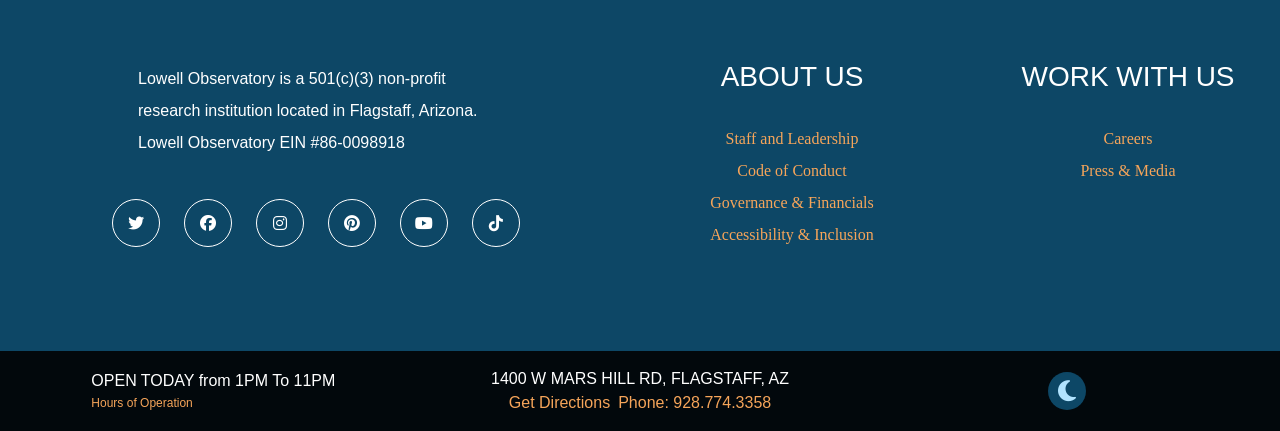
==== commit fa591e47: "update to all files Added meta tags and linked javascript files to all html files. Implemented a the" ====
--- a/beginnerCourse.html
+++ b/beginnerCourse.html
@@ -6,6 +6,13 @@
     <title>Lowell Observatory Astrophotography Courses</title>
     <link rel="stylesheet" href="https://cdnjs.cloudflare.com/ajax/libs/font-awesome/6.7.2/css/all.min.css">
     <link rel="stylesheet" href="styles.css">
+
+    <meta property="og:title" content="Lowell Observatory Astrophotography Courses">
+    <meta property="og:description" content="Hands-on astrophotography courses at Lowell Observatory.">
+    <meta property="og:image" content="images/planewaveFront.jpeg">
+
+    <script src="jquery/jquery.js" defer></script>
+    <script src="index.js" defer></script>
 </head>
     <body>
         <header class="beginnerHero">
--- a/styles.css
+++ b/styles.css
@@ -120,6 +120,8 @@
 
 /* Navigation Styles */
 .mainHero {
+    display: flex;
+    flex-direction: column;
     background-image: linear-gradient(rgba(0, 0, 0, 0.5), rgba(0, 0, 0, 0.5)), url('images/planewaveBack.jpeg');
     background-size: cover;
     background-position: center;
@@ -129,6 +131,8 @@
 }
 
 .beginnerHero {
+    display: flex;
+    flex-direction: column;
     background-image: linear-gradient(rgba(0, 0, 0, 0.5), rgba(0, 0, 0, 0.5)), url('images/godoMilk.jpeg');
     background-size: cover;
     background-position: center;
@@ -138,6 +142,8 @@
 }
 
 .deepHero {
+    display: flex;
+    flex-direction: column;
     background-image: linear-gradient(rgba(0, 0, 0, 0.5), rgba(0, 0, 0, 0.5)), url('images/horseFlame.jpeg');
     background-size: cover;
     background-position: center;
@@ -147,6 +153,8 @@
 }
 
 .ldtHero {
+    display: flex;
+    flex-direction: column;
     background-image: linear-gradient(rgba(0, 0, 0, 0.5), rgba(0, 0, 0, 0.5)), url('images/LDT.jpeg');
     background-size: cover;
     background-position: center;
@@ -156,6 +164,8 @@
 }
 
 .lunarHero {
+    display: flex;
+    flex-direction: column;
     background-image: linear-gradient(rgba(0, 0, 0, 0.5), rgba(0, 0, 0, 0.5)), url('images/Moon.jpeg');
     background-size: cover;
     background-position: center;
@@ -165,6 +175,8 @@
 }
 
 .planetHero {
+    display: flex;
+    flex-direction: column;
     background-image: linear-gradient(rgba(0, 0, 0, 0.5), rgba(0, 0, 0, 0.5)), url('images/Saturn.jpeg');
     background-size: cover;
     background-position: center;
@@ -174,6 +186,8 @@
 }
 
 .remoteHero {
+    display: flex;
+    flex-direction: column;
     background-image: linear-gradient(rgba(0, 0, 0, 0.5), rgba(0, 0, 0, 0.5)), url('images/Planewave1M.jpeg');
     background-size: cover;
     background-position: center;
@@ -183,6 +197,8 @@
 }
 
 .solarHero {
+    display: flex;
+    flex-direction: column;
     background-image: linear-gradient(rgba(0, 0, 0, 0.5), rgba(0, 0, 0, 0.5)), url('images/SunHa.jpeg');
     background-size: cover;
     background-position: center;
@@ -217,8 +233,8 @@
 #headerContent {
     display: flex;
     flex-direction: column;
-    margin-top: 18rem;
-    padding-left: 3rem
+    margin-top: auto;
+    padding: 2rem 3rem;
 }
 
 #headerContent p {
@@ -571,7 +587,135 @@
     font-size: 1.5rem;
 }
 
-
-
-
-
+/* Hover Styles */
+button:hover, #courses .card:hover a .card-content span{
+    background-color: rgb(85 69 141);
+    cursor: pointer;
+}
+
+ul a:hover i, #contactInfo p:hover, #hours a:hover, #aboutUs ul li a:hover, #workWithUs ul li a:hover{
+    color: rgb(85 69 141);
+}
+
+#themeToggle:hover {
+    background-color: var(--Background);
+}
+
+
+/* Media Queries */
+
+/* Tablet */
+@media (max-width: 1024px) {
+    #courses {
+        grid-template-columns: repeat(2, 1fr);
+        padding: 2rem;
+    }
+
+    h1 {
+        font-size: 3rem;
+    }
+
+    #headerContent {
+        padding-left: 2rem;
+    }
+
+    #courseDetails {
+        grid-template-columns: 1fr;
+        padding: 2rem;
+    }
+
+    footer section {
+        grid-template-columns: 1fr 1fr;
+    }
+}
+
+/* Mobile */
+@media (max-width: 768) {
+    #headerTop {
+        grid-template-columns: 1fr;
+        justify-items: center;
+        gap: 1rem;
+        text-align: center;
+        padding: 1rem;
+    }
+
+    header a img {
+        height: 50px;
+        padding: 1rem 0;
+    }
+
+    header button {
+        margin: 1rem 0;
+    }
+
+    #courses {
+        grid-template-columns: 1fr;
+    }
+
+    h1 {
+        font-size: 2.2rem;
+    }
+
+    header button {
+        margin: 1rem;
+    }
+
+    #gallery {
+        grid-template-columns: repeat(auto-fit, minmax(240px, 1fr));
+    }
+
+    article {
+        flex-direction: column;
+        text-align: center;
+    }
+
+    #crew img {
+        width: 250px;
+        height: 250px;
+    }
+
+    footer section {
+        grid-template-columns: 1fr;
+        text-align: center;
+    }
+
+    #socialMedia {
+        text-align: center;
+    }
+
+    #aboutUs, #workWithUs {
+        align-items: center;
+    }
+
+    #contact {
+        grid-template-columns: 1fr;
+        gap: 1rem;
+        text-align: center;
+    }
+}
+
+/* Light Theme Styles */
+body.light-mode {
+    background-color: var(--White);
+}
+
+body.light-mode #courses p, body.light-mode #crewSection p, body.light-mode #crewSection h3, body.light-mode h2, body.light-mode #courseIntro p, body.light-mode #details ul li, body.light-mode #intro p{
+    color: #111;
+}
+
+body.light-mode .image-container, body.light-mode .card a, body.light-mode article{
+    background-color: rgb(231 234 235);
+}
+
+body.light-mode article {
+    border-bottom: 2px solid #111;
+}
+
+body.light-mode .card-content, body.light-mode .image-container {
+    background: rgb(231 234 235);
+    
+}
+
+.body.light-mode .card {
+    box-shadow: 0 4px 12px rgba(0, 0, 0, 0.25);
+}
